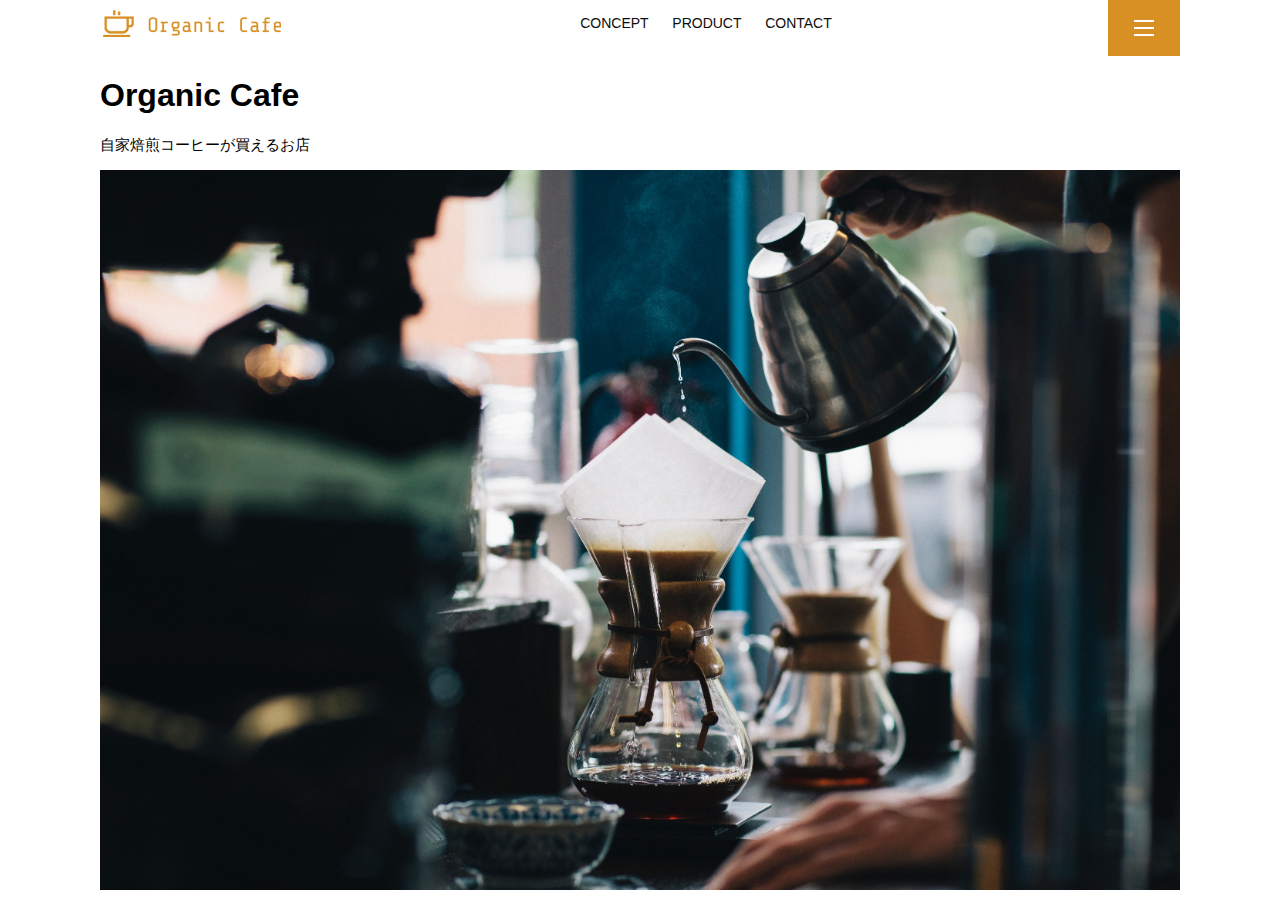
==== kadai_013/index.html @ 00a23d83 "Add files via upload" ====
<!DOCTYPE html>
<html>
  <head>
    <title>Organic Cafe</title>
    <meta charset="UTF-8" />
    <meta
      name="description"
      content="自家焙煎のコーヒーがお家で楽しめるOrganic Cafe"
    />
    <meta name="viewport" content="width=device-width, initial-scale=1.0" />
    <link rel="stylesheet" href="style.css" />
  </head>
  <body>
    <!-- ヘッダー -->
    <header>
      <!-- ロゴ -->
      <a href="index.html" id="logo"
        ><img src="images/logo.png" alt="トップページに戻る"
      /></a>

      <!-- PC用ナビゲーション -->
      <nav id="nav-pc">
        <a href="index.html#concept">CONCEPT</a>
        <a href="index.html#product">PRODUCT</a>
        <a href="index.html#contact">CONTACT</a>
      </nav>
      <img src="images/button-menu.png" alt="ナビゲーションを開く" onclick="document.getElementById('nav-sp').style.display='block'">
      <nav id="nav-sp">
        <img id="close" src="images/button-close.png" alt="ナビゲーションを閉じる" onclick="document.getElementById('nav-sp').style.display= 'none'">
        <a id="logo-sp" href="index.html" onclick="document.getElementById('nav-sp').style.display='none'"><img src="images/logo-sp.png" alt="トップページに戻る" ></a>
        <a class="menu" href="index.html#concept" onclick="document.getElementById('nav-sp').style.display='none'">CONCEPT></a>
        <a class="menu" href="index.html#product" onclick="document.getElementById('nav-sp').style.display='none'">PRODUCT</a>
        <a class="menu" href="index.html#contact" onclick="document.getElementById('nav-sp').style.display='none'">CONTACT</a>
      </nav>
      </nav>
    </header>
    <main>
      <article>
        <!-- メインビジュアル -->
        <section id="main-visual">
          <div id="main-message">
            <h1>Organic Cafe</h1>
            <p>自家焙煎コーヒーが買えるお店</p>
          </div>
          <img
            src="images/main-image.jpg"
            alt="コーヒーをハンドドリップで淹れる画像"
          />
        </section>
      </article>
    </main>
  </body>
</html>
---- kadai_013/style.css ----
/* PC、スマホ共通スタイル */
body {
  font-family: "Source Sans Pro", "Hiragino Kaku Gothic ProN", Meiryo, Arial,
    sans-serif;
}

p {
  font-size: 15px;
}

#main-visual>img {
  width: 100%;
}

/*================
PC用のスタイル 
=================*/
@media screen and (min-width: 768px) {
  /* 横幅設定 */
  body {
    max-width: 1080px;
    min-width: 960px;
    margin: 0 auto 0 auto;
  }

  /* ヘッダー */
  header {
    display: flex;
    justify-content: space-between;
  }

  /* ナビゲーションのレイアウト */
  #nav-pc {
    text-align: right;
    font-size: 14px;
    padding-top: 15px;
  }

  /* ナビゲーションのリンクの装飾設定 */
  #nav-pc > a {
    text-decoration: none;
    margin-left: 20px;
  }

  #nav-pc > a:link {
    color: #0d0d0d;
  }

  #nav-pc > a:visited {
    color: #0d0d0d;
  }

  #nav-pc > a:hover {
    color: #0d0d0d;
    text-decoration: underline;
  }

  #nav-pc > a:active {
    color: #0d0d0d;
  }

  #menu-sp {
    display: none;
  }

  #nav-sp {
    display: none;
  }
}

/* スマホ　*/
@media screen and (max-width: 767px) { 
    body {
      min-width: 375px;
      margin: 0;
    }
    
    #nav-pc {
      display: none;
    }

    #menu-sp {
      display: block;
      cursor: pointer;
    }

    #nav-sp {
      float: right;
      padding: 0;
    }

    #nav-sp {
      background-color: #ce933e;
      position: absolute;
      left: 0;
      top: 0;
      height: 100%;
      width: 100%;
      display: none;
      z-index: 100;
    } 
     
    #close {
      position: absolute;
      top: 20px;
      right: 20px;
  }

  #logo-sp {
      margin: 80px 0 30px 20px;
  }

  #nav-sp > a {
      display: block;
  }

  #nav-sp > a:link {
      color: #fff;
  }

  #nav-sp > a:visited {
      color: #fff;
  }

  #nav-sp > a:hover {
      color: #fff;
      text-decoration: underline;
  }

  #nav-sp > a:active {
      color: #fff;
  }

  #nav-sp > .menu {
      text-decoration: none;
      display: block;
      margin: 0 20px 0 20px;
      height: 44px;
      font-size: 16px;
      background-image: url("images/arrow.png");
      background-repeat: no-repeat;
      background-position: right top;
  }
}
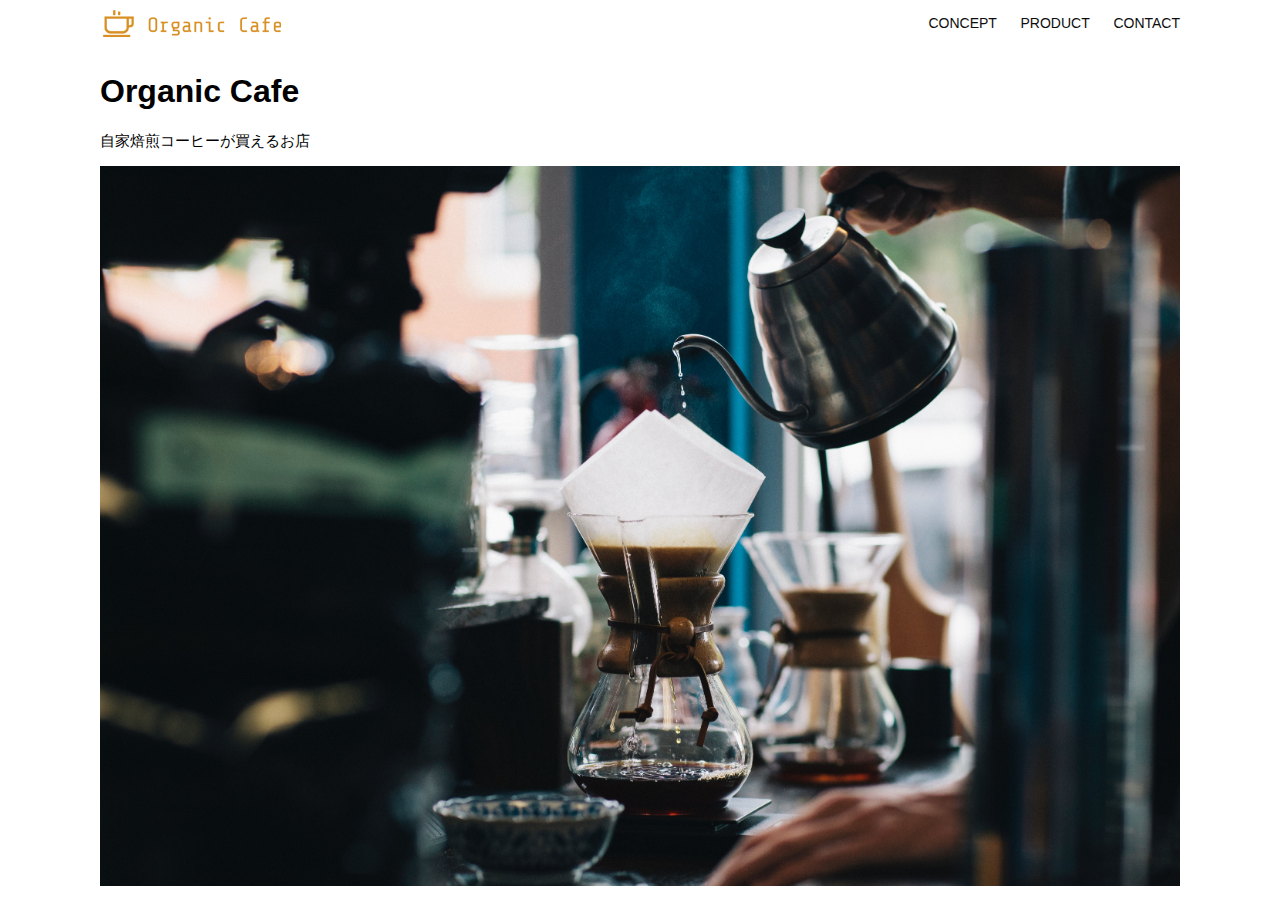
==== commit fc8095a4: "Add files via upload" ====
--- a/kadai_013/index.html
+++ b/kadai_013/index.html
@@ -24,7 +24,10 @@
         <a href="index.html#product">PRODUCT</a>
         <a href="index.html#contact">CONTACT</a>
       </nav>
-      <img src="images/button-menu.png" alt="ナビゲーションを開く" onclick="document.getElementById('nav-sp').style.display='block'">
+       <!-- スマホ用メニューボタン -->
+      <img id="menu-sp" src="images/button-menu.png" alt="ナビゲーションを開く" onclick="document.getElementById('nav-sp').style.display='block'">
+
+       <!-- スマホ用ナビゲーション -->
       <nav id="nav-sp">
         <img id="close" src="images/button-close.png" alt="ナビゲーションを閉じる" onclick="document.getElementById('nav-sp').style.display= 'none'">
         <a id="logo-sp" href="index.html" onclick="document.getElementById('nav-sp').style.display='none'"><img src="images/logo-sp.png" alt="トップページに戻る" ></a>
--- a/kadai_013/style.css
+++ b/kadai_013/style.css
@@ -18,53 +18,53 @@
 @media screen and (min-width: 768px) {
   /* 横幅設定 */
   body {
-    max-width: 1080px;
-    min-width: 960px;
-    margin: 0 auto 0 auto;
+      max-width: 1080px;
+      min-width: 960px;
+      margin: 0 auto 0 auto;
   }
 
   /* ヘッダー */
   header {
-    display: flex;
-    justify-content: space-between;
+      display: flex;
+      justify-content: space-between;
   }
 
   /* ナビゲーションのレイアウト */
   #nav-pc {
-    text-align: right;
-    font-size: 14px;
-    padding-top: 15px;
+      text-align: right;
+      font-size: 14px;
+      padding-top: 15px;
   }
 
   /* ナビゲーションのリンクの装飾設定 */
   #nav-pc > a {
-    text-decoration: none;
-    margin-left: 20px;
+      text-decoration: none;
+      margin-left: 20px;
   }
 
   #nav-pc > a:link {
-    color: #0d0d0d;
+      color: #0d0d0d;
   }
 
   #nav-pc > a:visited {
-    color: #0d0d0d;
+      color: #0d0d0d;
   }
 
   #nav-pc > a:hover {
-    color: #0d0d0d;
-    text-decoration: underline;
+      color: #0d0d0d;
+      text-decoration: underline;
   }
 
   #nav-pc > a:active {
-    color: #0d0d0d;
+      color: #0d0d0d;
   }
 
   #menu-sp {
-    display: none;
+      display: none;
   }
 
   #nav-sp {
-    display: none;
+      display: none;
   }
 }
 
@@ -80,14 +80,11 @@
     }
 
     #menu-sp {
-      display: block;
-      cursor: pointer;
-    }
-
-    #nav-sp {
       float: right;
       padding: 0;
     }
+
+    
 
     #nav-sp {
       background-color: #ce933e;
